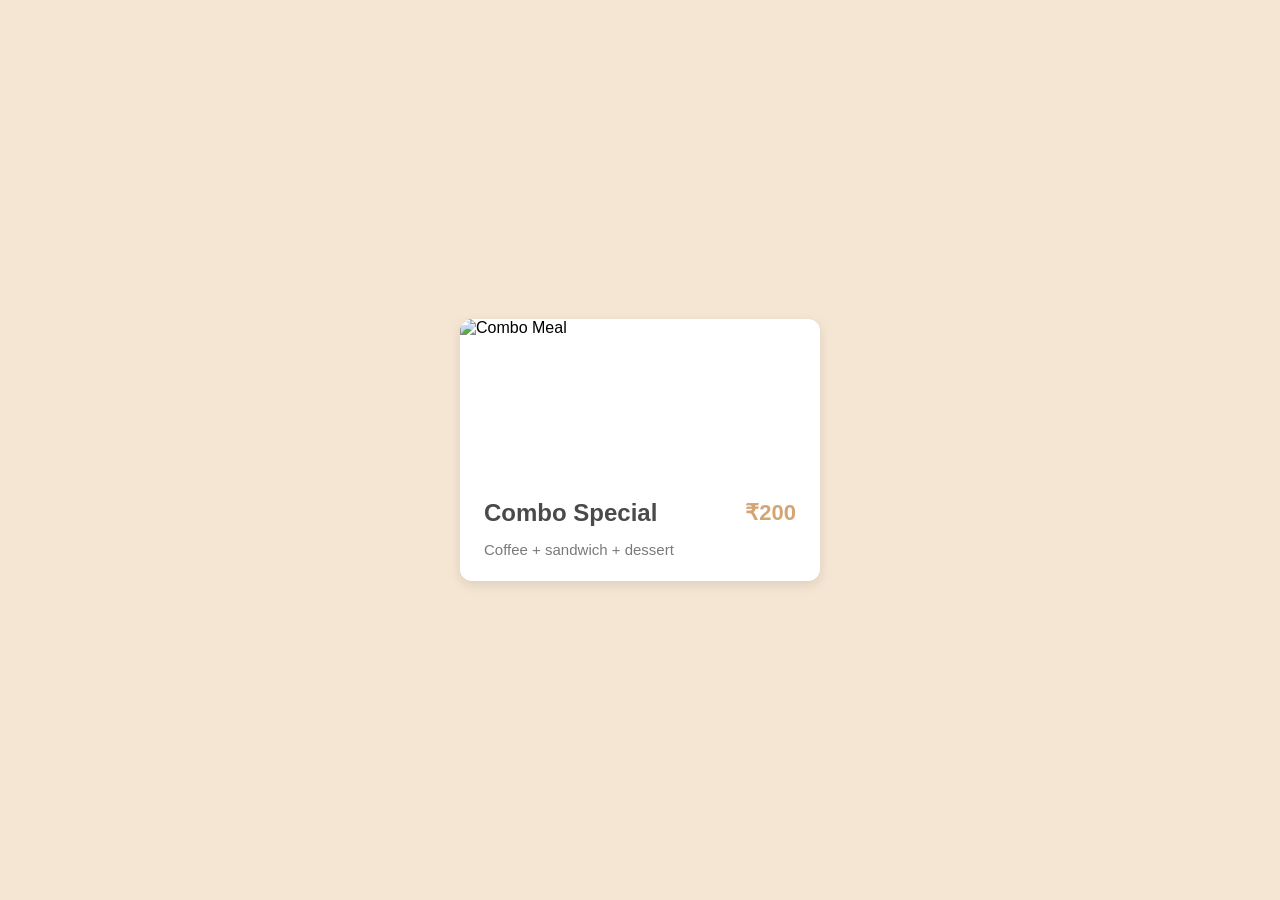
==== index.html @ 0d837d40 "Add files via upload" ====
<!DOCTYPE html>
<html lang="en">
<head>
    <meta charset="UTF-8">
    <meta name="viewport" content="width=device-width, initial-scale=1.0">
    <title>Café Cosmo - Menu Card</title>
    <link rel="stylesheet" href="style.css">
</head>
<body>
    <div class="menu-card">
        <img src="https://encrypted-tbn0.gstatic.com/images?q=tbn:ANd9GcR9yIs2zApPDNmboLlSibqDuJcqnunPByLbtA&s" 
             alt="Combo Meal" 
             class="card-image">
        
        <div class="card-content">
            <div class="card-header">
                <h2 class="card-title">Combo Special</h2>
                <p class="card-price">₹200</p>
            </div>
            <p class="card-description">Coffee + sandwich + dessert</p>
        </div>
    </div>
</body>
</html>
---- style.css ----
/* Reset default styles */
* {
    margin: 0;
    padding: 0;
    box-sizing: border-box;
}

/* Body styling */
body {
    font-family: 'Segoe UI', Tahoma, Geneva, Verdana, sans-serif;
    background-color: #f5e6d3;
    display: flex;
    justify-content: center;
    align-items: center;
    min-height: 100vh;
    padding: 20px;
}

/* Menu card container */
.menu-card {
    background-color: #ffffff;
    border-radius: 12px;
    box-shadow: 0 4px 12px rgba(0, 0, 0, 0.1);
    overflow: hidden;
    width: 100%;
    max-width: 360px;
}

/* Card image */
.card-image {
    width: 100%;
    height: 160px;
    object-fit: cover;
    display: block;
}

/* Card content section */
.card-content {
    padding: 20px 24px;
}

/* Header with title and price - Using Flexbox */
.card-header {
    display: flex;
    justify-content: space-between;
    align-items: center;
    margin-bottom: 12px;
}

/* Card title */
.card-title {
    font-size: 24px;
    font-weight: 600;
    color: #4a4a4a;
    margin: 0;
}

/* Card price */
.card-price {
    font-size: 22px;
    font-weight: 600;
    color: #d4a574;
    margin: 0;
}

/* Card description */
.card-description {
    font-size: 15px;
    color: #7a7a7a;
    line-height: 1.5;
    margin: 0;
}
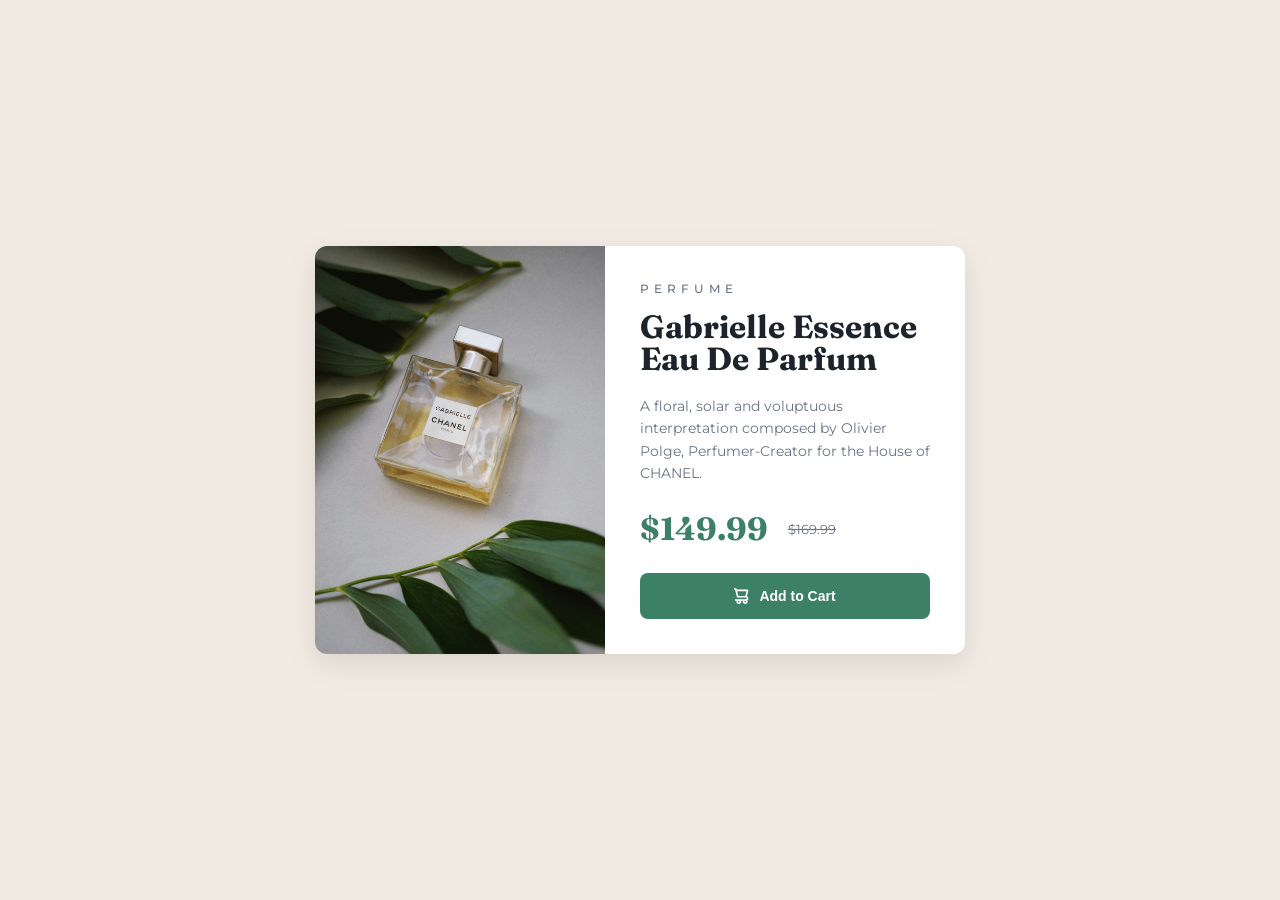
==== commit 52dc8c56: "Add files via upload" ====
--- a/index.html
+++ b/index.html
@@ -1,24 +1,37 @@
 <!DOCTYPE html>
 <html lang="en">
 <head>
-    <meta charset="UTF-8">
-    <meta name="viewport" content="width=device-width, initial-scale=1.0">
-    <title>Café Cosmo - Menu Card</title>
-    <link rel="stylesheet" href="style.css">
+  <meta charset="UTF-8">
+  <meta name="viewport" content="width=device-width, initial-scale=1.0">
+  <title>Product Preview Card</title>
+  <link rel="stylesheet" href="style.css">
 </head>
 <body>
-    <div class="menu-card">
-        <img src="https://encrypted-tbn0.gstatic.com/images?q=tbn:ANd9GcR9yIs2zApPDNmboLlSibqDuJcqnunPByLbtA&s" 
-             alt="Combo Meal" 
-             class="card-image">
-        
-        <div class="card-content">
-            <div class="card-header">
-                <h2 class="card-title">Combo Special</h2>
-                <p class="card-price">₹200</p>
-            </div>
-            <p class="card-description">Coffee + sandwich + dessert</p>
-        </div>
+  <div class="card">
+    <div class="card-image">
+      <img src="image.jpg" alt="Gabrielle Chanel Perfume" onerror="this.onerror=null; this.src='https://via.placeholder.com/400x500?text=Image+Not+Found';">
     </div>
+
+    <div class="card-content">
+      <p class="category">PERFUME</p>
+      <h1 class="title">Gabrielle Essence Eau De Parfum</h1>
+      <p class="description">
+        A floral, solar and voluptuous interpretation composed by Olivier Polge,
+        Perfumer-Creator for the House of CHANEL.
+      </p>
+
+      <div class="price-section">
+        <span class="price">$149.99</span>
+        <span class="old-price">$169.99</span>
+      </div>
+
+      <button class="add-to-cart">
+        <svg width="15" height="16" xmlns="http://www.w3.org/2000/svg">
+          <path d="M14.383 10.388a2.397 2.397 0 0 0-1.518-2.222l1.494-5.593a.8.8 0 0 0-.144-.695.8.8 0 0 0-.631-.28H2.637L2.373.591A.8.8 0 0 0 1.598 0H0v1.598h.983l1.982 7.4a.8.8 0 0 0 .799.59h8.222a.8.8 0 0 1 0 1.599H1.598a.8.8 0 1 0 0 1.598h.943a2.397 2.397 0 1 0 4.507 0h1.885a2.397 2.397 0 1 0 4.331-.376 2.397 2.397 0 0 0 1.12-2.021ZM11.26 7.99H4.395L3.068 3.196h9.477L11.26 7.991Zm-6.465 6.392a.8.8 0 1 1 0-1.598.8.8 0 0 1 0 1.598Zm6.393 0a.8.8 0 1 1 0-1.598.8.8 0 0 1 0 1.598Z" fill="currentColor"/>
+        </svg>
+        Add to Cart
+      </button>
+    </div>
+  </div>
 </body>
 </html>
--- a/style.css
+++ b/style.css
@@ -1,72 +1,161 @@
-/* Reset default styles */
+@import url('https://fonts.googleapis.com/css2?family=Montserrat:wght@500;700&family=Fraunces:wght@700&display=swap');
+
 * {
-    margin: 0;
-    padding: 0;
-    box-sizing: border-box;
+  margin: 0;
+  padding: 0;
+  box-sizing: border-box;
 }
 
-/* Body styling */
 body {
-    font-family: 'Segoe UI', Tahoma, Geneva, Verdana, sans-serif;
-    background-color: #f5e6d3;
-    display: flex;
-    justify-content: center;
-    align-items: center;
-    min-height: 100vh;
-    padding: 20px;
+  background-color: hsl(30, 38%, 92%);
+  min-height: 100vh;
+  display: flex;
+  justify-content: center;
+  align-items: center;
+  padding: 20px;
+  font-family: 'Montserrat', sans-serif;
 }
 
-/* Menu card container */
-.menu-card {
-    background-color: #ffffff;
-    border-radius: 12px;
-    box-shadow: 0 4px 12px rgba(0, 0, 0, 0.1);
-    overflow: hidden;
-    width: 100%;
-    max-width: 360px;
+.card {
+  display: flex;
+  background: #fff;
+  border-radius: 12px;
+  overflow: hidden;
+  max-width: 650px;
+  box-shadow: 0 10px 30px rgba(0, 0, 0, 0.1);
 }
 
-/* Card image */
 .card-image {
-    width: 100%;
-    height: 160px;
-    object-fit: cover;
-    display: block;
+  flex: 1;
+  min-width: 0;
 }
 
-/* Card content section */
-.card-content {
-    padding: 20px 24px;
+.card-image img {
+  width: 100%;
+  height: 100%;
+  object-fit: cover;
+  display: block;
 }
 
-/* Header with title and price - Using Flexbox */
-.card-header {
-    display: flex;
-    justify-content: space-between;
-    align-items: center;
-    margin-bottom: 12px;
+.card-content {
+  flex: 1;
+  padding: 35px;
+  display: flex;
+  flex-direction: column;
+  justify-content: center;
 }
 
-/* Card title */
-.card-title {
-    font-size: 24px;
-    font-weight: 600;
-    color: #4a4a4a;
-    margin: 0;
+.category {
+  color: hsl(228, 12%, 48%);
+  font-size: 12px;
+  letter-spacing: 5px;
+  font-weight: 500;
+  margin-bottom: 15px;
 }
 
-/* Card price */
-.card-price {
-    font-size: 22px;
-    font-weight: 600;
-    color: #d4a574;
-    margin: 0;
+.title {
+  font-family: 'Fraunces', serif;
+  font-size: 32px;
+  line-height: 1;
+  color: hsl(212, 21%, 14%);
+  margin-bottom: 20px;
 }
 
-/* Card description */
-.card-description {
+.description {
+  color: hsl(228, 12%, 48%);
+  font-size: 14px;
+  line-height: 1.6;
+  margin-bottom: 25px;
+}
+
+.price-section {
+  display: flex;
+  align-items: center;
+  gap: 20px;
+  margin-bottom: 25px;
+}
+
+.price {
+  font-family: 'Fraunces', serif;
+  font-size: 32px;
+  color: hsl(158, 36%, 37%);
+  font-weight: 700;
+}
+
+.old-price {
+  color: hsl(228, 12%, 48%);
+  font-size: 13px;
+  text-decoration: line-through;
+}
+
+.add-to-cart {
+  background-color: hsl(158, 36%, 37%);
+  color: white;
+  border: none;
+  padding: 15px;
+  border-radius: 8px;
+  font-size: 14px;
+  font-weight: 700;
+  cursor: pointer;
+  display: flex;
+  align-items: center;
+  justify-content: center;
+  gap: 10px;
+  transition: background-color 0.3s ease;
+}
+
+.add-to-cart:hover {
+  background-color: hsl(158, 36%, 25%);
+}
+
+/* Responsive Design */
+@media (max-width: 600px) {
+  body {
+    padding: 0;
+  }
+
+  .card {
+    flex-direction: column;
+    max-width: 100%;
+    width: 100%;
+    margin: 0;
+    border-radius: 0;
+    min-height: 100vh;
+  }
+
+  .card-image {
+    height: 300px;
+    flex: none;
+  }
+
+  .card-image img {
+    width: 100%;
+    height: 100%;
+    object-fit: cover;
+  }
+
+  .card-content {
+    padding: 30px 25px;
+    flex: none;
+  }
+
+  .title {
+    font-size: 24px;
+    margin-bottom: 15px;
+  }
+
+  .description {
+    font-size: 14px;
+    margin-bottom: 20px;
+  }
+
+  .price {
+    font-size: 28px;
+  }
+
+  .add-to-cart {
+    padding: 16px;
     font-size: 15px;
-    color: #7a7a7a;
-    line-height: 1.5;
-    margin: 0;
+    width: 100%;
+  }
 }
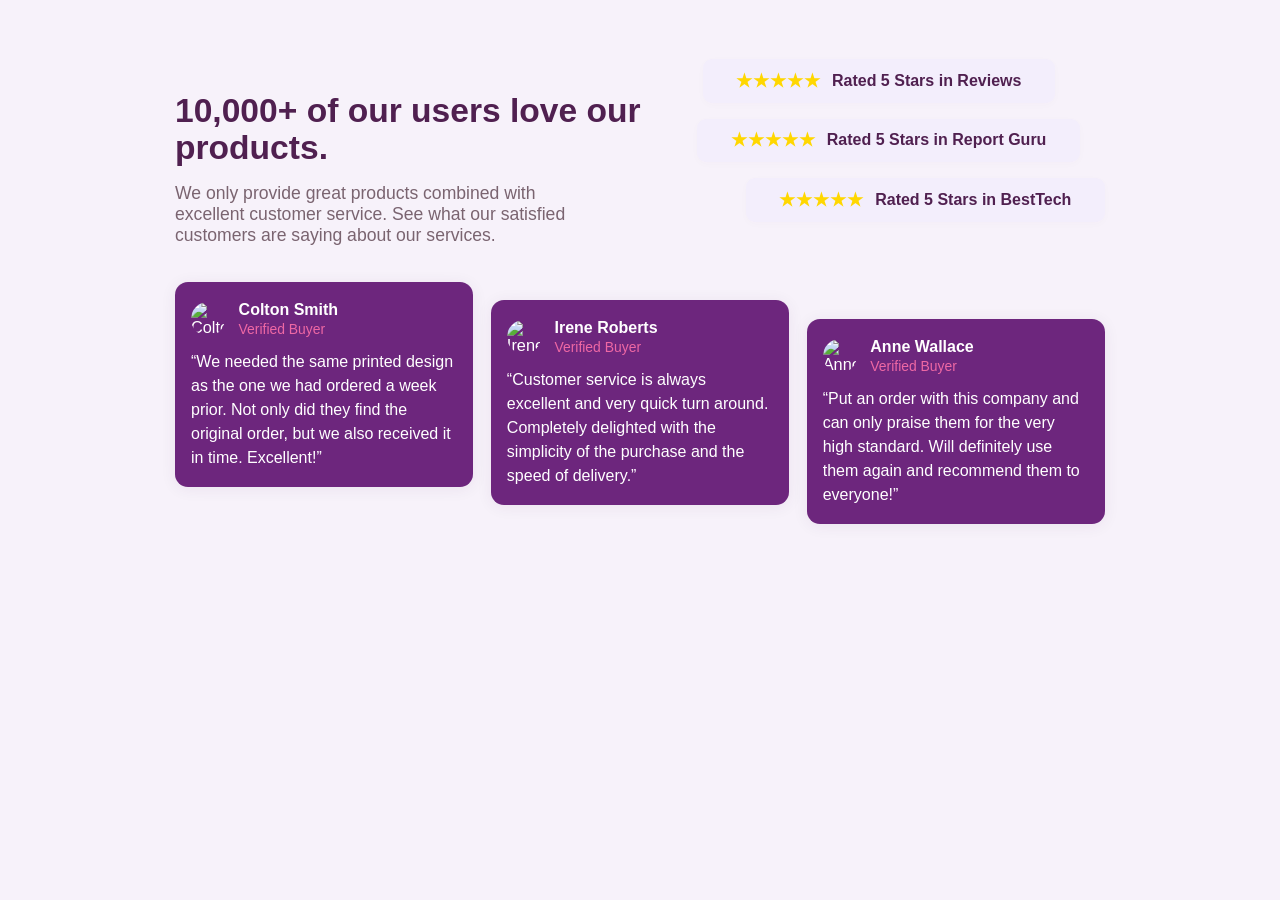
==== commit c2a62499: "Add files via upload" ====
--- a/index.html
+++ b/index.html
@@ -3,35 +3,76 @@
 <head>
   <meta charset="UTF-8">
   <meta name="viewport" content="width=device-width, initial-scale=1.0">
-  <title>Product Preview Card</title>
-  <link rel="stylesheet" href="style.css">
+  <title>Responsive Social Proof</title>
+  <link rel="stylesheet" href="styles.css">
 </head>
 <body>
-  <div class="card">
-    <div class="card-image">
-      <img src="image.jpg" alt="Gabrielle Chanel Perfume" onerror="this.onerror=null; this.src='https://via.placeholder.com/400x500?text=Image+Not+Found';">
-    </div>
-
-    <div class="card-content">
-      <p class="category">PERFUME</p>
-      <h1 class="title">Gabrielle Essence Eau De Parfum</h1>
-      <p class="description">
-        A floral, solar and voluptuous interpretation composed by Olivier Polge,
-        Perfumer-Creator for the House of CHANEL.
-      </p>
-
-      <div class="price-section">
-        <span class="price">$149.99</span>
-        <span class="old-price">$169.99</span>
+  <main class="container">
+    <section class="grid-layout">
+      <div class="left-block">
+        <section class="intro">
+          <h1>10,000+ of our users love our products.</h1>
+          <p>
+            We only provide great products combined with excellent customer service.
+            See what our satisfied customers are saying about our services.
+          </p>
+        </section>
       </div>
-
-      <button class="add-to-cart">
-        <svg width="15" height="16" xmlns="http://www.w3.org/2000/svg">
-          <path d="M14.383 10.388a2.397 2.397 0 0 0-1.518-2.222l1.494-5.593a.8.8 0 0 0-.144-.695.8.8 0 0 0-.631-.28H2.637L2.373.591A.8.8 0 0 0 1.598 0H0v1.598h.983l1.982 7.4a.8.8 0 0 0 .799.59h8.222a.8.8 0 0 1 0 1.599H1.598a.8.8 0 1 0 0 1.598h.943a2.397 2.397 0 1 0 4.507 0h1.885a2.397 2.397 0 1 0 4.331-.376 2.397 2.397 0 0 0 1.12-2.021ZM11.26 7.99H4.395L3.068 3.196h9.477L11.26 7.991Zm-6.465 6.392a.8.8 0 1 1 0-1.598.8.8 0 0 1 0 1.598Zm6.393 0a.8.8 0 1 1 0-1.598.8.8 0 0 1 0 1.598Z" fill="currentColor"/>
-        </svg>
-        Add to Cart
-      </button>
-    </div>
-  </div>
+      <div class="right-block">
+        <section class="ratings">
+          <div class="rating-card first">
+            <span>★★★★★</span>
+            <p>Rated 5 Stars in Reviews</p>
+          </div>
+          <div class="rating-card second">
+            <span>★★★★★</span>
+            <p>Rated 5 Stars in Report Guru</p>
+          </div>
+          <div class="rating-card third">
+            <span>★★★★★</span>
+            <p>Rated 5 Stars in BestTech</p>
+          </div>
+        </section>
+      </div>
+    </section>
+    <section class="testimonials">
+      <article class="testimonial card1">
+        <div class="user">
+          <img src="https://randomuser.me/api/portraits/men/1.jpg" alt="Colton Smith" />
+          <div>
+            <strong>Colton Smith</strong>
+            <span>Verified Buyer</span>
+          </div>
+        </div>
+        <blockquote>
+          “We needed the same printed design as the one we had ordered a week prior. Not only did they find the original order, but we also received it in time. Excellent!”
+        </blockquote>
+      </article>
+      <article class="testimonial card2">
+        <div class="user">
+          <img src="https://randomuser.me/api/portraits/women/2.jpg" alt="Irene Roberts" />
+          <div>
+            <strong>Irene Roberts</strong>
+            <span>Verified Buyer</span>
+          </div>
+        </div>
+        <blockquote>
+          “Customer service is always excellent and very quick turn around. Completely delighted with the simplicity of the purchase and the speed of delivery.”
+        </blockquote>
+      </article>
+      <article class="testimonial card3">
+        <div class="user">
+          <img src="https://randomuser.me/api/portraits/women/3.jpg" alt="Anne Wallace" />
+          <div>
+            <strong>Anne Wallace</strong>
+            <span>Verified Buyer</span>
+          </div>
+        </div>
+        <blockquote>
+          “Put an order with this company and can only praise them for the very high standard. Will definitely use them again and recommend them to everyone!”
+        </blockquote>
+      </article>
+    </section>
+  </main>
 </body>
-</html>+</html>
--- a/styles.css
+++ b/styles.css
@@ -0,0 +1,181 @@
+:root {
+  --purple: #6d267d;
+  --white: #fff;
+  --light-gray: #f7f2fa;
+  --text-dark: #502050;
+  --accent: #ee68a4;
+}
+
+body {
+  margin: 0;
+  background: var(--light-gray);
+  font-family: 'Montserrat', Arial, sans-serif;
+  color: var(--text-dark);
+}
+
+.container {
+  max-width: 930px;
+  margin: 40px auto;
+  padding: 1.2rem 1rem;
+  display: flex;
+  flex-direction: column;
+  gap: 1.7rem;
+}
+
+.grid-layout {
+  display: grid;
+  grid-template-columns: 1.15fr 1fr;
+  gap: 0.2rem 2rem;
+}
+
+.left-block .intro {
+  text-align: left;
+}
+
+.intro h1 {
+  font-size: 2.1rem;
+  font-weight: 700;
+  margin-bottom: 1rem;
+  line-height: 1.1;
+}
+
+.intro p {
+  font-size: 1.1rem;
+  color: #7a6470;
+  margin: 0 0 0.6rem 0;
+  max-width: 420px;
+}
+
+.ratings {
+  display: flex;
+  flex-direction: column;
+  gap: 1rem;
+  align-items: flex-end;
+}
+
+.rating-card {
+  background: #f3eefc;
+  padding: 0.67rem 2.1rem;
+  border-radius: 9px;
+  display: flex;
+  gap: 0.7rem;
+  align-items: center;
+  min-width: 250px;
+  max-width: 320px;
+  box-shadow: 0 2px 8px rgba(100, 50, 100, 0.02);
+  font-size: 1rem;
+  font-weight: 600;
+}
+
+.rating-card span {
+  color: #ffd700;
+  font-size: 1.15rem;
+  font-weight: bold;
+  letter-spacing: 0.05em;
+}
+
+.rating-card.first { margin-right: 50px; }
+.rating-card.second { margin-right: 25px; }
+.rating-card.third { margin-right: 0px; }
+
+.rating-card p {
+  margin: 0;
+  color: var(--text-dark);
+  font-weight: 600;
+}
+
+.testimonials {
+  display: grid;
+  grid-template-columns: repeat(3, 1fr);
+  gap: 1.1rem;
+  min-height: 176px;
+}
+
+.testimonial {
+  background: var(--purple);
+  color: var(--white);
+  padding: 1.1rem 1rem;
+  border-radius: 13px;
+  display: flex;
+  flex-direction: column;
+  gap: 0.8rem;
+  font-size: 1.02rem;
+  box-shadow: 0 2px 16px rgba(70,30,80,0.07);
+  min-height: 137px;
+}
+
+/* Staggering effect */
+.card1 { align-self: start;   margin-top: 0px;    }
+.card2 { align-self: start;   margin-top: 18px;   }
+.card3 { align-self: start;   margin-top: 37px;   }
+
+.user {
+  display: flex;
+  gap: 0.85rem;
+  align-items: center;
+}
+
+.user img {
+  width: 34px;
+  height: 34px;
+  border-radius: 50%;
+  object-fit: cover;
+}
+
+.user strong {
+  font-size: 1rem;
+}
+
+.user span {
+  display: block;
+  font-size: 0.87rem;
+  color: var(--accent);
+  margin-top: 2px;
+}
+
+.testimonial blockquote {
+  font-size: 1rem;
+  margin: 0;
+  line-height: 1.5;
+}
+
+/* Responsive layout for mobile */
+@media (max-width: 899px) {
+  .container {
+    max-width: 97vw;
+    padding: 0.3rem 0.2rem;
+  }
+  .grid-layout {
+    grid-template-columns: 1fr;
+    gap: 1rem 0;
+  }
+  .ratings {
+    align-items: flex-start;
+  }
+  .rating-card, .rating-card.first, .rating-card.second, .rating-card.third {
+    margin-right: 0;
+    min-width: 180px;
+    max-width: 97vw;
+    font-size: 0.97rem;
+  }
+  .testimonials {
+    display: flex;
+    flex-direction: column;
+    gap: 0.7rem;
+  }
+  .card1, .card2, .card3 {
+    margin-top: 0;
+  }
+  .testimonial {
+    padding: 0.8rem 0.5rem;
+    font-size: 0.97rem;
+    min-height: initial;
+  }
+  .intro h1 {
+    font-size: 1.25rem;
+  }
+  .user img {
+    width: 27px;
+    height: 27px;
+  }
+}
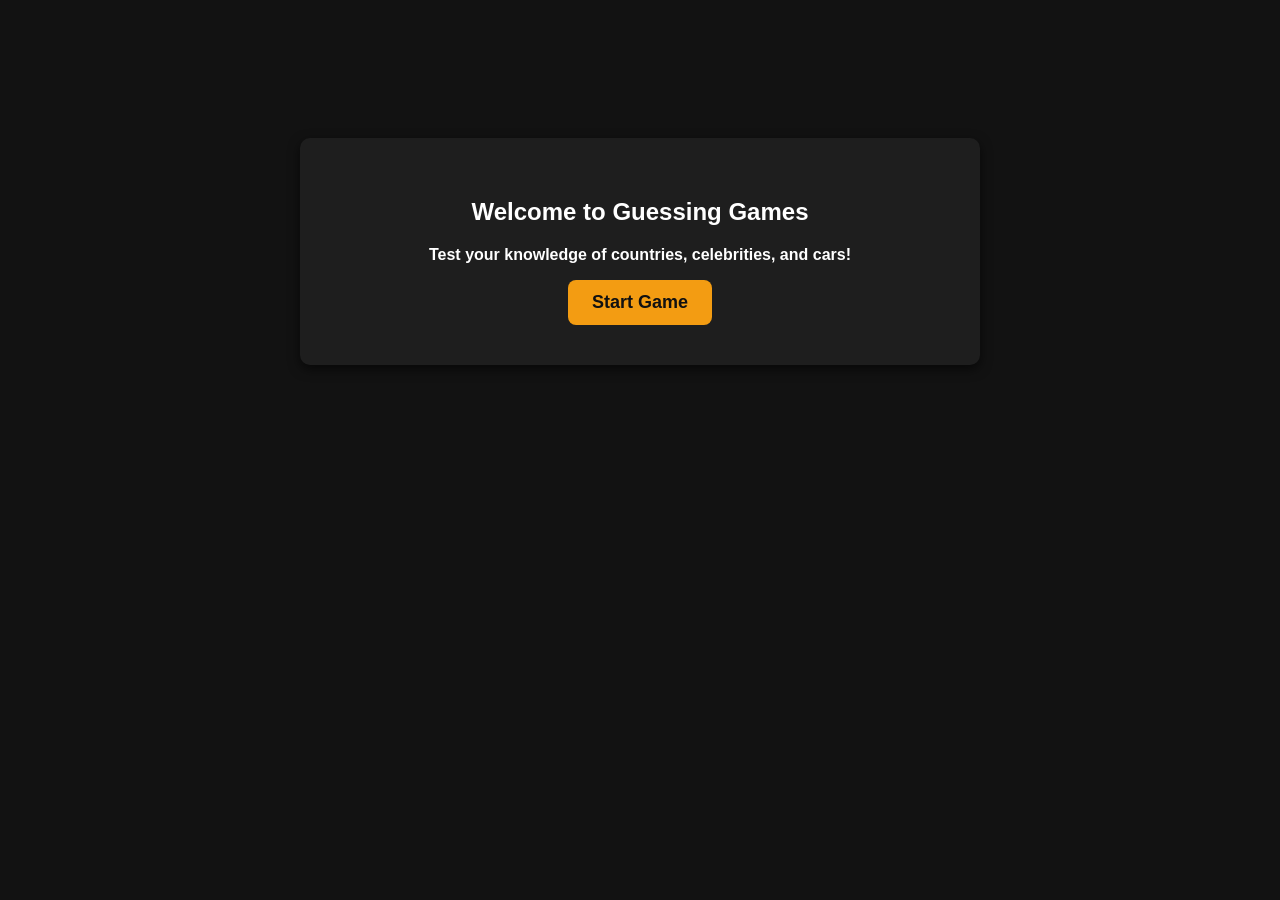
==== commit ffebcc36: "Add files via upload" ====
--- a/index.html
+++ b/index.html
@@ -1,78 +1,68 @@
 <!DOCTYPE html>
 <html lang="en">
 <head>
-  <meta charset="UTF-8">
-  <meta name="viewport" content="width=device-width, initial-scale=1.0">
-  <title>Responsive Social Proof</title>
-  <link rel="stylesheet" href="styles.css">
+  <meta charset="utf-8" />
+  <meta name="viewport" content="width=device-width,initial-scale=1" />
+  <title>Guessing Games</title>
+  <link rel="stylesheet" href="style.css" />
 </head>
 <body>
-  <main class="container">
-    <section class="grid-layout">
-      <div class="left-block">
-        <section class="intro">
-          <h1>10,000+ of our users love our products.</h1>
-          <p>
-            We only provide great products combined with excellent customer service.
-            See what our satisfied customers are saying about our services.
-          </p>
-        </section>
-      </div>
-      <div class="right-block">
-        <section class="ratings">
-          <div class="rating-card first">
-            <span>★★★★★</span>
-            <p>Rated 5 Stars in Reviews</p>
-          </div>
-          <div class="rating-card second">
-            <span>★★★★★</span>
-            <p>Rated 5 Stars in Report Guru</p>
-          </div>
-          <div class="rating-card third">
-            <span>★★★★★</span>
-            <p>Rated 5 Stars in BestTech</p>
-          </div>
-        </section>
-      </div>
-    </section>
-    <section class="testimonials">
-      <article class="testimonial card1">
-        <div class="user">
-          <img src="https://randomuser.me/api/portraits/men/1.jpg" alt="Colton Smith" />
-          <div>
-            <strong>Colton Smith</strong>
-            <span>Verified Buyer</span>
-          </div>
+  <!-- Start Interface -->
+  <section id="start-screen" class="active">
+    <h1>Welcome to Guessing Games </h1>
+    <p>Test your knowledge of countries, celebrities, and cars!</p>
+    <button id="start-btn">Start Game</button>
+  </section>
+
+  <!-- Main Game Interface (Hidden Initially) -->
+  <div id="game-container" style="display:none;">
+    <header>
+      <h1>Guessing Games</h1>
+      <p>Coins: <span id="coins">100</span></p>
+    </header>
+
+    <nav>
+      <button id="btn-country">Flag Guessing</button>
+      <button id="btn-celebrity">Celebrity Guessing</button>
+      <button id="btn-car">Car Guessing</button>
+    </nav>
+
+    <main>
+      <!-- Country -->
+      <section id="country-game" class="game">
+        <h2>Guess the Country by Flag</h2>
+        <img id="flag" alt="Flag" />
+        <div class="controls">
+          <input type="text" id="country-guess" placeholder="Enter country name" />
+          <button id="submit-country">Submit</button>
         </div>
-        <blockquote>
-          “We needed the same printed design as the one we had ordered a week prior. Not only did they find the original order, but we also received it in time. Excellent!”
-        </blockquote>
-      </article>
-      <article class="testimonial card2">
-        <div class="user">
-          <img src="https://randomuser.me/api/portraits/women/2.jpg" alt="Irene Roberts" />
-          <div>
-            <strong>Irene Roberts</strong>
-            <span>Verified Buyer</span>
-          </div>
+        <p id="country-feedback"></p>
+      </section>
+
+      <!-- Celebrity -->
+      <section id="celebrity-game" class="game">
+        <h2>Guess the Celebrity</h2>
+        <img id="celebrity-img" alt="Celebrity" />
+        <div class="controls">
+          <input type="text" id="celebrity-guess" placeholder="Enter celebrity name" />
+          <button id="submit-celebrity">Submit</button>
         </div>
-        <blockquote>
-          “Customer service is always excellent and very quick turn around. Completely delighted with the simplicity of the purchase and the speed of delivery.”
-        </blockquote>
-      </article>
-      <article class="testimonial card3">
-        <div class="user">
-          <img src="https://randomuser.me/api/portraits/women/3.jpg" alt="Anne Wallace" />
-          <div>
-            <strong>Anne Wallace</strong>
-            <span>Verified Buyer</span>
-          </div>
+        <p id="celebrity-feedback"></p>
+      </section>
+
+      <!-- Car -->
+      <section id="car-game" class="game">
+        <h2>Guess the Car</h2>
+        <img id="car-img" alt="Car" />
+        <div class="controls">
+          <input type="text" id="car-guess" placeholder="Enter car model" />
+          <button id="submit-car">Submit</button>
         </div>
-        <blockquote>
-          “Put an order with this company and can only praise them for the very high standard. Will definitely use them again and recommend them to everyone!”
-        </blockquote>
-      </article>
-    </section>
-  </main>
+        <p id="car-feedback"></p>
+      </section>
+    </main>
+  </div>
+
+  <script src="script.js"></script>
 </body>
 </html>
--- a/style.css
+++ b/style.css
@@ -0,0 +1,131 @@
+:root {
+  --bg: #121212;
+  --card: #1e1e1e;
+  --accent: #f39c12;
+}
+
+body {
+  margin: 0;
+  font-family: Arial, Helvetica, sans-serif;
+  background: var(--bg);
+  color: #fff;
+  text-align: center;
+  padding: 18px;
+}
+
+/* Start Screen */
+#start-screen {
+  text-align: center;
+  background: var(--card);
+  padding: 40px;
+  border-radius: 10px;
+  box-shadow: 0 4px 12px rgba(0, 0, 0, 0.6);
+  max-width: 600px;
+  margin: 120px auto;
+  animation: fadeIn 1s ease-in-out;
+}
+
+#start-screen button {
+  padding: 12px 24px;
+  background: var(--accent);
+  color: #111;
+  border: none;
+  border-radius: 8px;
+  font-size: 18px;
+  cursor: pointer;
+  font-weight: bold;
+}
+
+#start-screen button:hover {
+  opacity: 0.9;
+}
+
+/* Fade-in animation for smoother transition */
+@keyframes fadeIn {
+  from { opacity: 0; transform: translateY(20px); }
+  to { opacity: 1; transform: translateY(0); }
+}
+
+header {
+  background: #222;
+  padding: 18px;
+  border-radius: 10px;
+  margin-bottom: 16px;
+}
+
+nav {
+  margin: 12px 0;
+}
+
+nav button {
+  margin: 0 6px;
+  padding: 10px 16px;
+  border: none;
+  background: var(--accent);
+  color: #111;
+  border-radius: 8px;
+  font-weight: 700;
+  cursor: pointer;
+}
+
+nav button:hover {
+  opacity: 0.9;
+}
+
+main {
+  max-width: 900px;
+  margin: 0 auto;
+}
+
+.game {
+  display: none;
+  background: var(--card);
+  padding: 20px;
+  border-radius: 10px;
+  margin-top: 18px;
+  box-shadow: 0 6px 18px rgba(0, 0, 0, 0.6);
+}
+
+.game.active {
+  display: block;
+}
+
+img {
+  width: 340px;
+  max-width: 90%;
+  height: 220px;
+  object-fit: cover;
+  border-radius: 10px;
+  margin: 18px auto;
+  display: block;
+  background: #333;
+}
+
+.controls {
+  display: flex;
+  gap: 10px;
+  justify-content: center;
+  flex-wrap: wrap;
+}
+
+input {
+  padding: 10px;
+  border-radius: 6px;
+  border: 1px solid #444;
+  min-width: 220px;
+}
+
+button {
+  padding: 9px 12px;
+  border-radius: 6px;
+  border: none;
+  background: var(--accent);
+  color: #111;
+  cursor: pointer;
+  font-weight: bold;
+}
+
+p {
+  margin-top: 12px;
+  font-weight: 600;
+}
